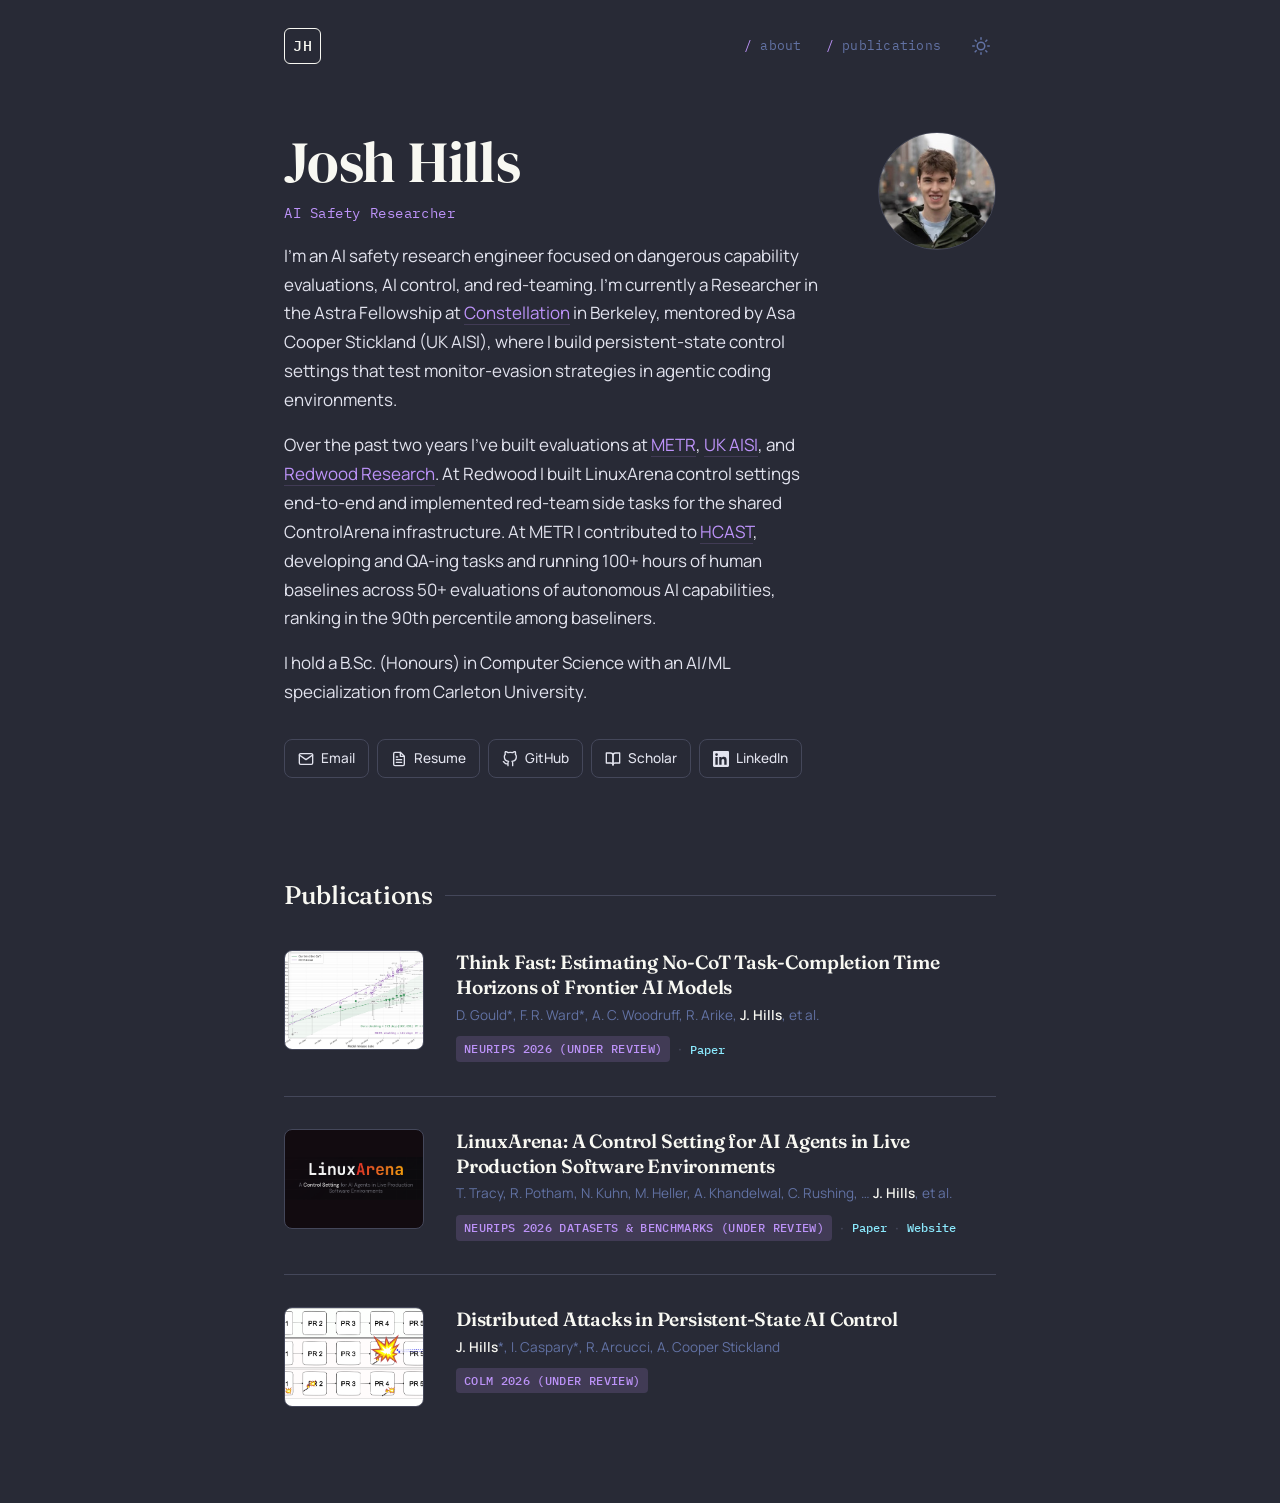
==== index.html @ 5cb2e66f "Detail HCAST contributions in about text Co-authored-by: Cursor <cursoragent@cursor.com>" ====
<!DOCTYPE html>
<html lang="en">
<head>
  <meta charset="UTF-8" />
  <meta name="viewport" content="width=device-width, initial-scale=1.0" />

  <title>Josh Hills — AI Safety Researcher</title>
  <meta name="description" content="Josh Hills is an AI safety researcher working on dangerous capability evaluations, AI control, and red-teaming." />
  <meta name="author" content="Josh Hills" />
  <meta name="theme-color" content="#282a36" />
  <link rel="canonical" href="https://josh-hills.github.io/" />

  <meta property="og:type" content="profile" />
  <meta property="og:title" content="Josh Hills — AI Safety Researcher" />
  <meta property="og:description" content="AI safety researcher working on dangerous capability evaluations, AI control, and red-teaming." />
  <meta property="og:url" content="https://josh-hills.github.io/" />
  <meta property="og:image" content="https://josh-hills.github.io/assets/og.png" />
  <meta name="twitter:card" content="summary_large_image" />

  <link rel="icon" href="assets/favicon.svg" type="image/svg+xml" />
  <link rel="stylesheet" href="style.css" />

  <script>
    (function () {
      const theme = localStorage.getItem('theme') || 'dark';
      document.documentElement.setAttribute('data-theme', theme);
    })();
  </script>

  <script type="application/ld+json">
  {
    "@context": "https://schema.org",
    "@type": "Person",
    "name": "Josh Hills",
    "url": "https://josh-hills.github.io/",
    "image": "https://josh-hills.github.io/assets/og.png",
    "jobTitle": "AI Safety Researcher",
    "email": "mailto:joshtomhills@gmail.com",
    "alumniOf": {
      "@type": "CollegeOrUniversity",
      "name": "Carleton University"
    },
    "worksFor": {
      "@type": "Organization",
      "name": "Constellation"
    },
    "sameAs": [
      "https://github.com/josh-hills",
      "https://scholar.google.com/citations?hl=en&user=tbsg-JQAAAAJ",
      "https://www.linkedin.com/in/josh~hills/"
    ]
  }
  </script>
</head>
<body>
  <div class="container">
    <header class="header">
      <a href="/" class="logo">JH</a>

      <button class="menu-toggle" id="menu-toggle" aria-label="Toggle menu">
        <svg class="menu-icon" xmlns="http://www.w3.org/2000/svg" width="22" height="22" viewBox="0 0 24 24" fill="none" stroke="currentColor" stroke-width="2" stroke-linecap="round" stroke-linejoin="round"><line x1="3" y1="12" x2="21" y2="12"></line><line x1="3" y1="6" x2="21" y2="6"></line><line x1="3" y1="18" x2="21" y2="18"></line></svg>
        <svg class="close-icon" xmlns="http://www.w3.org/2000/svg" width="22" height="22" viewBox="0 0 24 24" fill="none" stroke="currentColor" stroke-width="2" stroke-linecap="round" stroke-linejoin="round"><line x1="18" y1="6" x2="6" y2="18"></line><line x1="6" y1="6" x2="18" y2="18"></line></svg>
      </button>

      <nav class="nav" id="nav">
        <a href="#about" class="nav-link">About</a>
        <a href="#publications" class="nav-link">Publications</a>
        <button class="theme-toggle" id="theme-toggle" aria-label="Toggle dark mode">
          <svg class="sun-icon" xmlns="http://www.w3.org/2000/svg" width="18" height="18" viewBox="0 0 24 24" fill="none" stroke="currentColor" stroke-width="2" stroke-linecap="round" stroke-linejoin="round"><circle cx="12" cy="12" r="5"></circle><line x1="12" y1="1" x2="12" y2="3"></line><line x1="12" y1="21" x2="12" y2="23"></line><line x1="4.22" y1="4.22" x2="5.64" y2="5.64"></line><line x1="18.36" y1="18.36" x2="19.78" y2="19.78"></line><line x1="1" y1="12" x2="3" y2="12"></line><line x1="21" y1="12" x2="23" y2="12"></line><line x1="4.22" y1="19.78" x2="5.64" y2="18.36"></line><line x1="18.36" y1="5.64" x2="19.78" y2="4.22"></line></svg>
          <svg class="moon-icon" xmlns="http://www.w3.org/2000/svg" width="18" height="18" viewBox="0 0 24 24" fill="none" stroke="currentColor" stroke-width="2" stroke-linecap="round" stroke-linejoin="round"><path d="M21 12.79A9 9 0 1 1 11.21 3 7 7 0 0 0 21 12.79z"></path></svg>
        </button>
      </nav>
    </header>

    <main>
      <section class="about-section" id="about">
        <div class="about-content">
          <h1 class="hero-name">Josh Hills</h1>
          <p class="hero-tagline">AI Safety Researcher</p>
          <p>
            I'm an AI safety research engineer focused on dangerous capability
            evaluations, AI control, and red-teaming. I'm currently a Researcher in
            the Astra Fellowship at
            <a href="https://www.constellation.org/" target="_blank" rel="noopener">Constellation</a>
            in Berkeley, mentored by Asa Cooper Stickland (UK AISI), where I build
            persistent-state control settings that test monitor-evasion strategies
            in agentic coding environments.
          </p>
          <p>
            Over the past two years I've built evaluations at
            <a href="https://metr.org/" target="_blank" rel="noopener">METR</a>,
            <a href="https://www.aisi.gov.uk/" target="_blank" rel="noopener">UK AISI</a>, and
            <a href="https://www.redwoodresearch.org/" target="_blank" rel="noopener">Redwood Research</a>.
            At Redwood I built LinuxArena control settings end-to-end and
            implemented red-team side tasks for the shared ControlArena
            infrastructure. At METR I contributed to
            <a href="https://arxiv.org/abs/2503.17354" target="_blank" rel="noopener">HCAST</a>,
            developing and QA-ing tasks and running 100+ hours of human baselines
            across 50+ evaluations of autonomous AI capabilities, ranking in the
            90th percentile among baseliners.
          </p>
          <p>
            I hold a B.Sc. (Honours) in Computer Science with an AI/ML
            specialization from Carleton University.
          </p>

          <div class="about-links">
            <a href="mailto:joshtomhills@gmail.com" class="about-link">
              <svg xmlns="http://www.w3.org/2000/svg" width="16" height="16" viewBox="0 0 24 24" fill="none" stroke="currentColor" stroke-width="2" stroke-linecap="round" stroke-linejoin="round"><path d="M4 4h16c1.1 0 2 .9 2 2v12c0 1.1-.9 2-2 2H4c-1.1 0-2-.9-2-2V6c0-1.1.9-2 2-2z"></path><polyline points="22,6 12,13 2,6"></polyline></svg>
              Email
            </a>
            <a href="assets/cv.pdf" class="about-link" target="_blank" rel="noopener">
              <svg xmlns="http://www.w3.org/2000/svg" width="16" height="16" viewBox="0 0 24 24" fill="none" stroke="currentColor" stroke-width="2" stroke-linecap="round" stroke-linejoin="round"><path d="M14 2H6a2 2 0 0 0-2 2v16a2 2 0 0 0 2 2h12a2 2 0 0 0 2-2V8z"></path><polyline points="14 2 14 8 20 8"></polyline><line x1="16" y1="13" x2="8" y2="13"></line><line x1="16" y1="17" x2="8" y2="17"></line><polyline points="10 9 9 9 8 9"></polyline></svg>
              Resume
            </a>
            <a href="https://github.com/josh-hills" class="about-link" target="_blank" rel="noopener">
              <svg xmlns="http://www.w3.org/2000/svg" width="16" height="16" viewBox="0 0 24 24" fill="none" stroke="currentColor" stroke-width="2" stroke-linecap="round" stroke-linejoin="round"><path d="M9 19c-5 1.5-5-2.5-7-3m14 6v-3.87a3.37 3.37 0 0 0-.94-2.61c3.14-.35 6.44-1.54 6.44-7A5.44 5.44 0 0 0 20 4.77 5.07 5.07 0 0 0 19.91 1S18.73.65 16 2.48a13.38 13.38 0 0 0-7 0C6.27.65 5.09 1 5.09 1A5.07 5.07 0 0 0 5 4.77a5.44 5.44 0 0 0-1.5 3.78c0 5.42 3.3 6.61 6.44 7A3.37 3.37 0 0 0 9 18.13V22"></path></svg>
              GitHub
            </a>
            <a href="https://scholar.google.com/citations?hl=en&user=tbsg-JQAAAAJ" class="about-link" target="_blank" rel="noopener">
              <svg xmlns="http://www.w3.org/2000/svg" width="16" height="16" viewBox="0 0 24 24" fill="none" stroke="currentColor" stroke-width="2" stroke-linecap="round" stroke-linejoin="round"><path d="M2 3h6a4 4 0 0 1 4 4v14a3 3 0 0 0-3-3H2z"></path><path d="M22 3h-6a4 4 0 0 0-4 4v14a3 3 0 0 1 3-3h7z"></path></svg>
              Scholar
            </a>
            <a href="https://www.linkedin.com/in/josh~hills/" class="about-link" target="_blank" rel="noopener">
              <svg xmlns="http://www.w3.org/2000/svg" width="16" height="16" viewBox="0 0 24 24" fill="currentColor"><path d="M20.45 20.45h-3.56v-5.57c0-1.33-.02-3.04-1.85-3.04-1.85 0-2.14 1.45-2.14 2.94v5.67H9.34V9h3.42v1.56h.05c.48-.9 1.64-1.85 3.37-1.85 3.6 0 4.27 2.37 4.27 5.45v6.29zM5.34 7.43a2.06 2.06 0 1 1 0-4.13 2.06 2.06 0 0 1 0 4.13zM7.12 20.45H3.56V9h3.56v11.45zM22.22 0H1.77C.79 0 0 .77 0 1.72v20.56C0 23.23.79 24 1.77 24h20.45c.98 0 1.78-.77 1.78-1.72V1.72C24 .77 23.2 0 22.22 0z"></path></svg>
              LinkedIn
            </a>
          </div>
        </div>

        <div class="about-image">
          <img src="assets/profile.jpg" alt="Josh Hills" class="profile-image" />
        </div>
      </section>

      <section id="publications">
        <h2 class="section-title">Publications</h2>

        <div class="publications-list">
          <article class="publication-item">
            <a href="https://arxiv.org/abs/2606.07157" target="_blank" rel="noopener">
              <img src="assets/figures/think-fast.png" alt="Thumbnail for Think Fast" class="publication-thumbnail" loading="lazy" />
            </a>
            <div class="publication-content">
              <h3><a href="https://arxiv.org/abs/2606.07157" target="_blank" rel="noopener">Think Fast: Estimating No-CoT Task-Completion Time Horizons of Frontier AI Models</a></h3>
              <p class="publication-authors">
                D. Gould*, F. R. Ward*, A. C. Woodruff, R. Arike, <span class="highlight">J. Hills</span>, et al.
              </p>
              <div class="publication-meta">
                <span class="publication-venue">NeurIPS 2026 (under review)</span>
                <span class="meta-separator">·</span>
                <a href="https://arxiv.org/abs/2606.07157" class="publication-link" target="_blank" rel="noopener">Paper</a>
              </div>
            </div>
          </article>

          <article class="publication-item">
            <a href="https://linuxarena.ai" target="_blank" rel="noopener">
              <img src="assets/figures/linuxarena.png" alt="Thumbnail for LinuxArena" class="publication-thumbnail publication-thumbnail--contain" loading="lazy" />
            </a>
            <div class="publication-content">
              <h3><a href="https://linuxarena.ai" target="_blank" rel="noopener">LinuxArena: A Control Setting for AI Agents in Live Production Software Environments</a></h3>
              <p class="publication-authors">
                T. Tracy, R. Potham, N. Kuhn, M. Heller, A. Khandelwal, C. Rushing, &hellip; <span class="highlight">J. Hills</span>, et al.
              </p>
              <div class="publication-meta">
                <span class="publication-venue">NeurIPS 2026 Datasets &amp; Benchmarks (under review)</span>
                <span class="meta-separator">·</span>
                <a href="https://arxiv.org/abs/2604.15384" class="publication-link" target="_blank" rel="noopener">Paper</a>
                <span class="meta-separator">·</span>
                <a href="https://linuxarena.ai" class="publication-link" target="_blank" rel="noopener">Website</a>
              </div>
            </div>
          </article>

          <article class="publication-item">
            <img src="assets/figures/distributed-attacks.png" alt="Thumbnail for Distributed Attacks in Persistent-State AI Control" class="publication-thumbnail" loading="lazy" />
            <div class="publication-content">
              <h3>Distributed Attacks in Persistent-State AI Control</h3>
              <p class="publication-authors">
                <span class="highlight">J. Hills</span>*, I. Caspary*, R. Arcucci, A. Cooper Stickland
              </p>
              <div class="publication-meta">
                <span class="publication-venue">COLM 2026 (under review)</span>
              </div>
            </div>
          </article>
        </div>
      </section>

      <div class="footer-spacer"></div>
    </main>
  </div>

  <script>
    const menuToggle = document.getElementById('menu-toggle');
    const nav = document.getElementById('nav');
    menuToggle?.addEventListener('click', () => {
      nav?.classList.toggle('open');
      menuToggle.classList.toggle('open');
    });

    const themeToggle = document.getElementById('theme-toggle');
    themeToggle?.addEventListener('click', () => {
      const current = document.documentElement.getAttribute('data-theme');
      const next = current === 'dark' ? 'light' : 'dark';
      document.documentElement.setAttribute('data-theme', next);
      localStorage.setItem('theme', next);
    });
  </script>
</body>
</html>
---- style.css ----
@import url('https://fonts.googleapis.com/css2?family=DM+Serif+Display:ital@0;1&family=Fraunces:ital,opsz,wght@0,9..144,400;0,9..144,500;0,9..144,600;1,9..144,400&family=Manrope:wght@400;500;600;700&family=IBM+Plex+Mono:wght@400;500&display=swap');

:root {
  --bg: #f8f8f2;
  --bg-soft: #ededf0;
  --text: #282a36;
  --text-secondary: #3a3d4d;
  --text-muted: #6272a4;
  --accent: #7c4ddb;
  --accent-hover: #6336c4;
  --accent-soft: rgba(124, 77, 219, 0.13);
  --link: #0c7d99;
  --link-hover: #095d73;
  --border: #e1e1d8;

  --font-display: 'Fraunces', Georgia, serif;
  --font-sans: 'Manrope', -apple-system, BlinkMacSystemFont, 'Segoe UI', sans-serif;
  --font-mono: 'IBM Plex Mono', ui-monospace, 'SFMono-Regular', monospace;

  --space-sm: 0.5rem;
  --space-md: 1rem;
  --space-lg: 1.5rem;
  --space-xl: 2rem;
  --space-2xl: 3rem;
  --space-4xl: 6rem;

  --max-width: 760px;
  --radius: 8px;
}

[data-theme="dark"] {
  --bg: #282a36;
  --bg-soft: #21222c;
  --text: #f8f8f2;
  --text-secondary: #e2e3ee;
  --text-muted: #6272a4;
  --accent: #bd93f9;
  --accent-hover: #d4b8ff;
  --accent-soft: rgba(189, 147, 249, 0.16);
  --link: #8be9fd;
  --link-hover: #b6f1ff;
  --border: #44475a;
}

::selection {
  background: var(--accent-soft);
  color: var(--text);
}

*, *::before, *::after {
  box-sizing: border-box;
  margin: 0;
  padding: 0;
}

html {
  font-size: 16px;
  -webkit-font-smoothing: antialiased;
  -moz-osx-font-smoothing: grayscale;
  text-rendering: optimizeLegibility;
  scroll-behavior: smooth;
}

body {
  font-family: var(--font-sans);
  font-size: 1.0625rem;
  line-height: 1.7;
  color: var(--text-secondary);
  background-color: var(--bg);
  transition: background-color 0.2s ease, color 0.2s ease;
}

.container {
  max-width: var(--max-width);
  margin: 0 auto;
  padding: 0 var(--space-lg);
}

a {
  color: var(--accent);
  text-decoration: none;
  transition: color 0.15s ease;
}

a:hover {
  color: var(--accent-hover);
}

.about-content p a {
  border-bottom: 1px solid var(--accent-soft);
  transition: border-color 0.15s ease;
}

.about-content p a:hover {
  border-bottom-color: var(--accent);
}

/* Header */
.header {
  display: flex;
  justify-content: space-between;
  align-items: center;
  padding: 1.75rem 0;
  margin-bottom: 2.5rem;
  position: relative;
}

.logo {
  font-family: var(--font-mono);
  font-size: 0.95rem;
  font-weight: 500;
  letter-spacing: 0.04em;
  color: var(--text);
  border: 1.5px solid var(--text);
  border-radius: 6px;
  padding: 4px 8px;
}

.logo:hover {
  color: var(--bg);
  background: var(--text);
}

.nav {
  display: flex;
  align-items: center;
  gap: 1.5rem;
}

.nav-link {
  font-family: var(--font-mono);
  color: var(--text-muted);
  font-size: 0.8125rem;
  font-weight: 400;
  letter-spacing: 0.02em;
  text-transform: lowercase;
}

.nav-link::before {
  content: "/ ";
  color: var(--accent);
}

.nav-link:hover {
  color: var(--text);
}

.menu-toggle {
  display: none;
  background: none;
  border: none;
  cursor: pointer;
  padding: 0.5rem;
  color: var(--text);
}

.menu-toggle .close-icon { display: none; }
.menu-toggle.open .menu-icon { display: none; }
.menu-toggle.open .close-icon { display: block; }

.theme-toggle {
  background: none;
  border: none;
  cursor: pointer;
  padding: 0.4rem;
  color: var(--text-muted);
  transition: color 0.2s ease;
  display: flex;
  align-items: center;
}

.theme-toggle:hover {
  color: var(--accent);
}

[data-theme="light"] .sun-icon { display: none; }
[data-theme="dark"] .moon-icon { display: none; }
[data-theme="light"] .moon-icon { display: block; }
[data-theme="dark"] .sun-icon { display: block; }

/* Hero / About */
.about-section {
  display: flex;
  gap: var(--space-2xl);
  align-items: flex-start;
  margin-bottom: var(--space-4xl);
}

.about-content {
  flex: 1;
}

.hero-name {
  font-family: 'DM Serif Display', Georgia, serif;
  font-weight: 400;
  font-size: clamp(2.7rem, 7vw, 3.6rem);
  line-height: 1.05;
  letter-spacing: -0.01em;
  color: var(--text);
}

.hero-tagline {
  font-family: var(--font-mono);
  font-size: 0.875rem;
  letter-spacing: 0.04em;
  color: var(--accent);
  margin: 0.6rem 0 1.6rem;
}

.about-content p {
  margin-bottom: var(--space-md);
}

.about-content p:last-of-type {
  margin-bottom: 0;
}

.about-image {
  flex-shrink: 0;
}

.profile-image {
  width: 118px;
  height: 118px;
  border-radius: 50%;
  object-fit: cover;
  border: 1px solid var(--border);
  filter: grayscale(0.15);
  transition: filter 0.3s ease;
}

.profile-image:hover {
  filter: grayscale(0);
}

.about-links {
  display: flex;
  gap: var(--space-sm);
  margin-top: var(--space-xl);
  flex-wrap: wrap;
}

.about-link {
  font-family: var(--font-sans);
  display: inline-flex;
  align-items: center;
  gap: 7px;
  padding: 7px 13px;
  border: 1px solid var(--border);
  border-radius: var(--radius);
  font-size: 0.85rem;
  font-weight: 500;
  color: var(--text-secondary);
  transition: all 0.15s ease;
}

.about-link:hover {
  color: var(--accent);
  border-color: var(--accent);
  background: var(--accent-soft);
}

/* Section */
.section-title {
  font-family: var(--font-display);
  font-size: 1.6rem;
  font-weight: 500;
  letter-spacing: -0.01em;
  color: var(--text);
  margin-bottom: var(--space-xl);
  display: flex;
  align-items: center;
  gap: 0.75rem;
}

.section-title::after {
  content: "";
  flex: 1;
  height: 1px;
  background: var(--border);
}

/* Publications */
.publications-list {
  display: flex;
  flex-direction: column;
  gap: var(--space-xl);
}

.publication-item {
  display: grid;
  grid-template-columns: 140px 1fr;
  gap: var(--space-xl);
  padding-bottom: var(--space-xl);
  border-bottom: 1px solid var(--border);
}

.publication-item:last-child {
  border-bottom: none;
  padding-bottom: 0;
}

.publication-thumbnail {
  width: 140px;
  height: 100px;
  object-fit: cover;
  border-radius: var(--radius);
  background: var(--bg-soft);
  border: 1px solid var(--border);
  transition: transform 0.25s ease;
}

a.publication-thumbnail:hover {
  transform: translateY(-2px);
}

.publication-thumbnail--contain {
  object-fit: contain;
  background: #120b10;
}

.publication-content h3 {
  font-family: var(--font-display);
  font-size: 1.2rem;
  font-weight: 600;
  margin-bottom: 4px;
  line-height: 1.3;
  letter-spacing: -0.01em;
  color: var(--text);
}

.publication-content h3 a {
  color: var(--text);
}

.publication-content h3 a:hover {
  color: var(--accent);
}

.publication-authors {
  font-family: var(--font-sans);
  font-size: 0.85rem;
  color: var(--text-muted);
  margin-bottom: 8px;
}

.publication-authors .highlight {
  color: var(--text);
  font-weight: 600;
}

.publication-meta {
  display: flex;
  align-items: center;
  flex-wrap: wrap;
  gap: 0.5rem;
}

.publication-venue {
  font-family: var(--font-mono);
  font-size: 0.72rem;
  font-weight: 500;
  text-transform: uppercase;
  letter-spacing: 0.03em;
  color: var(--accent);
  padding: 3px 8px;
  background: var(--accent-soft);
  border-radius: 4px;
}

.meta-separator {
  color: var(--border);
}

.publication-link {
  font-family: var(--font-mono);
  font-size: 0.78rem;
  font-weight: 500;
  color: var(--link);
}

.publication-link:hover {
  color: var(--link-hover);
  text-decoration: underline;
}

.footer-spacer {
  height: 6rem;
}

@media (max-width: 600px) {
  .menu-toggle {
    display: flex;
  }

  .nav {
    display: none;
    position: absolute;
    top: 100%;
    left: 0;
    right: 0;
    flex-direction: column;
    align-items: flex-start;
    background: var(--bg);
    padding: 1.25rem;
    gap: 1rem;
    border: 1px solid var(--border);
    border-radius: var(--radius);
    z-index: 100;
  }

  .nav.open {
    display: flex;
  }

  .about-section {
    flex-direction: column;
    align-items: flex-start;
    gap: var(--space-lg);
  }

  .publication-item {
    grid-template-columns: 90px 1fr;
    gap: var(--space-md);
  }

  .publication-thumbnail {
    width: 90px;
    height: 68px;
  }

  .publication-content h3 {
    font-size: 1.08rem;
  }
}
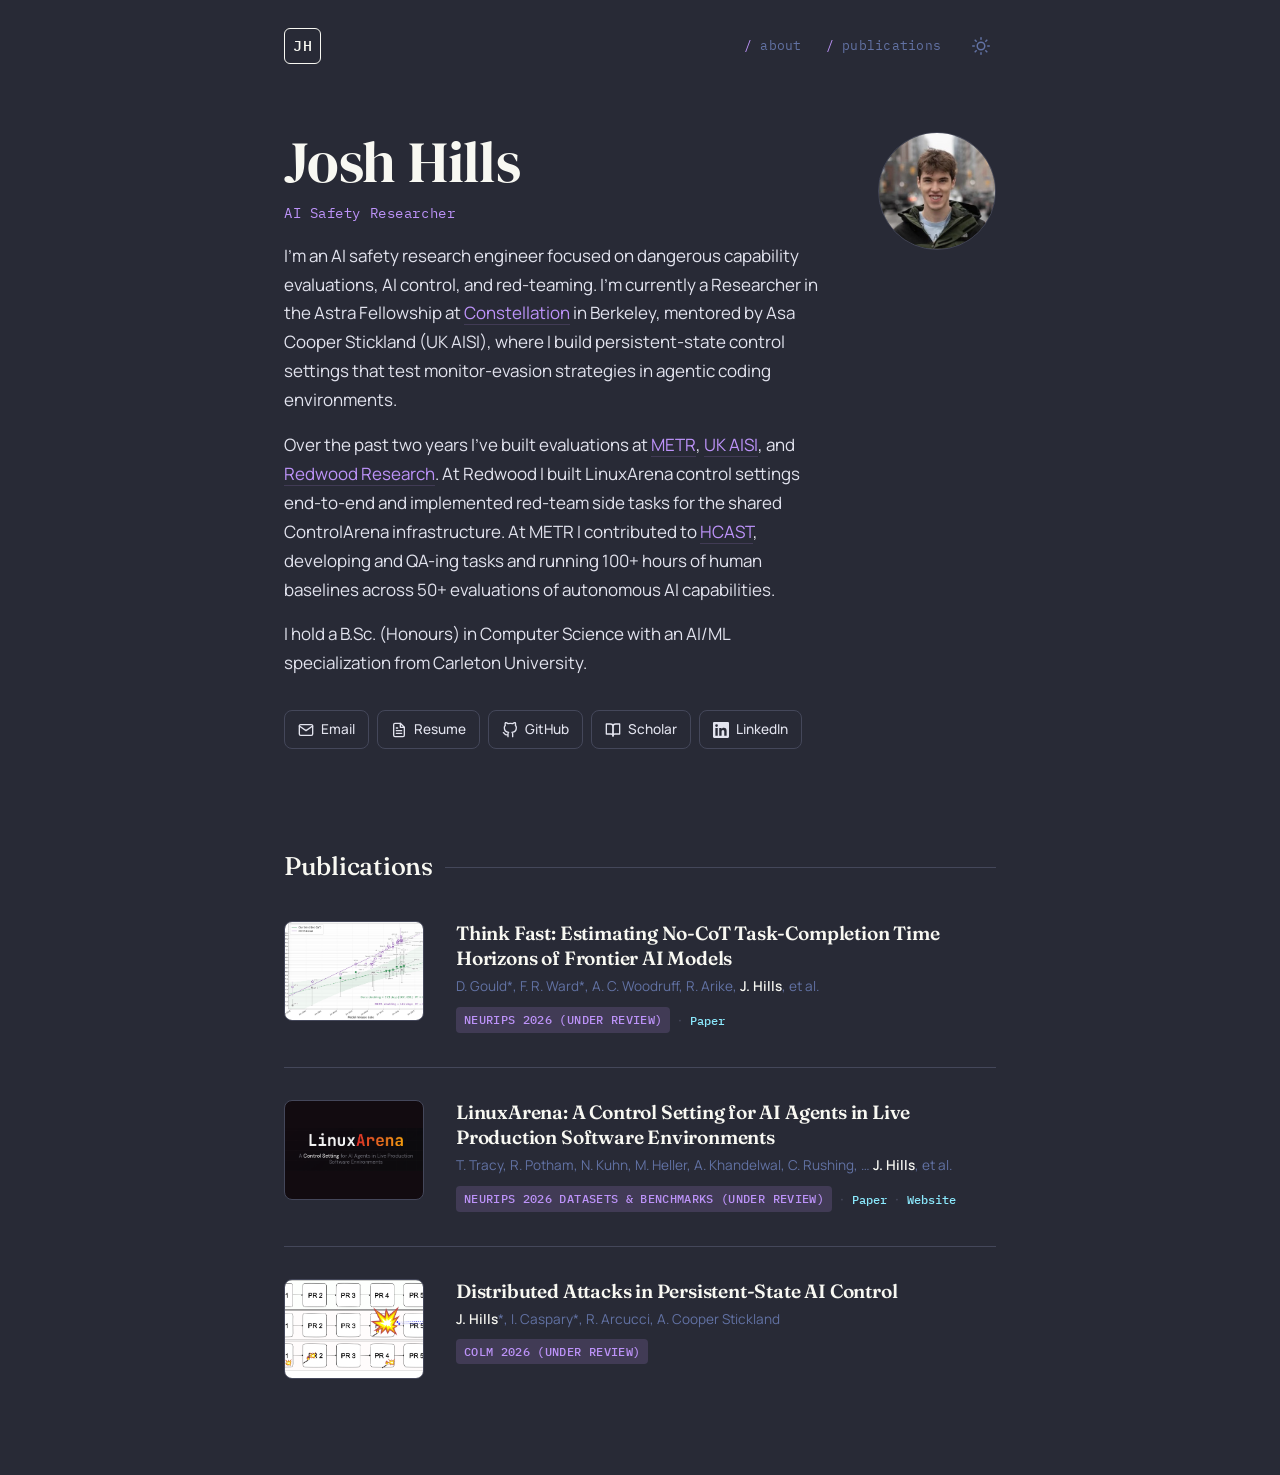
==== commit 713d8ff7: "lil change" ====
--- a/index.html
+++ b/index.html
@@ -96,8 +96,7 @@
             infrastructure. At METR I contributed to
             <a href="https://arxiv.org/abs/2503.17354" target="_blank" rel="noopener">HCAST</a>,
             developing and QA-ing tasks and running 100+ hours of human baselines
-            across 50+ evaluations of autonomous AI capabilities, ranking in the
-            90th percentile among baseliners.
+            across 50+ evaluations of autonomous AI capabilities.
           </p>
           <p>
             I hold a B.Sc. (Honours) in Computer Science with an AI/ML
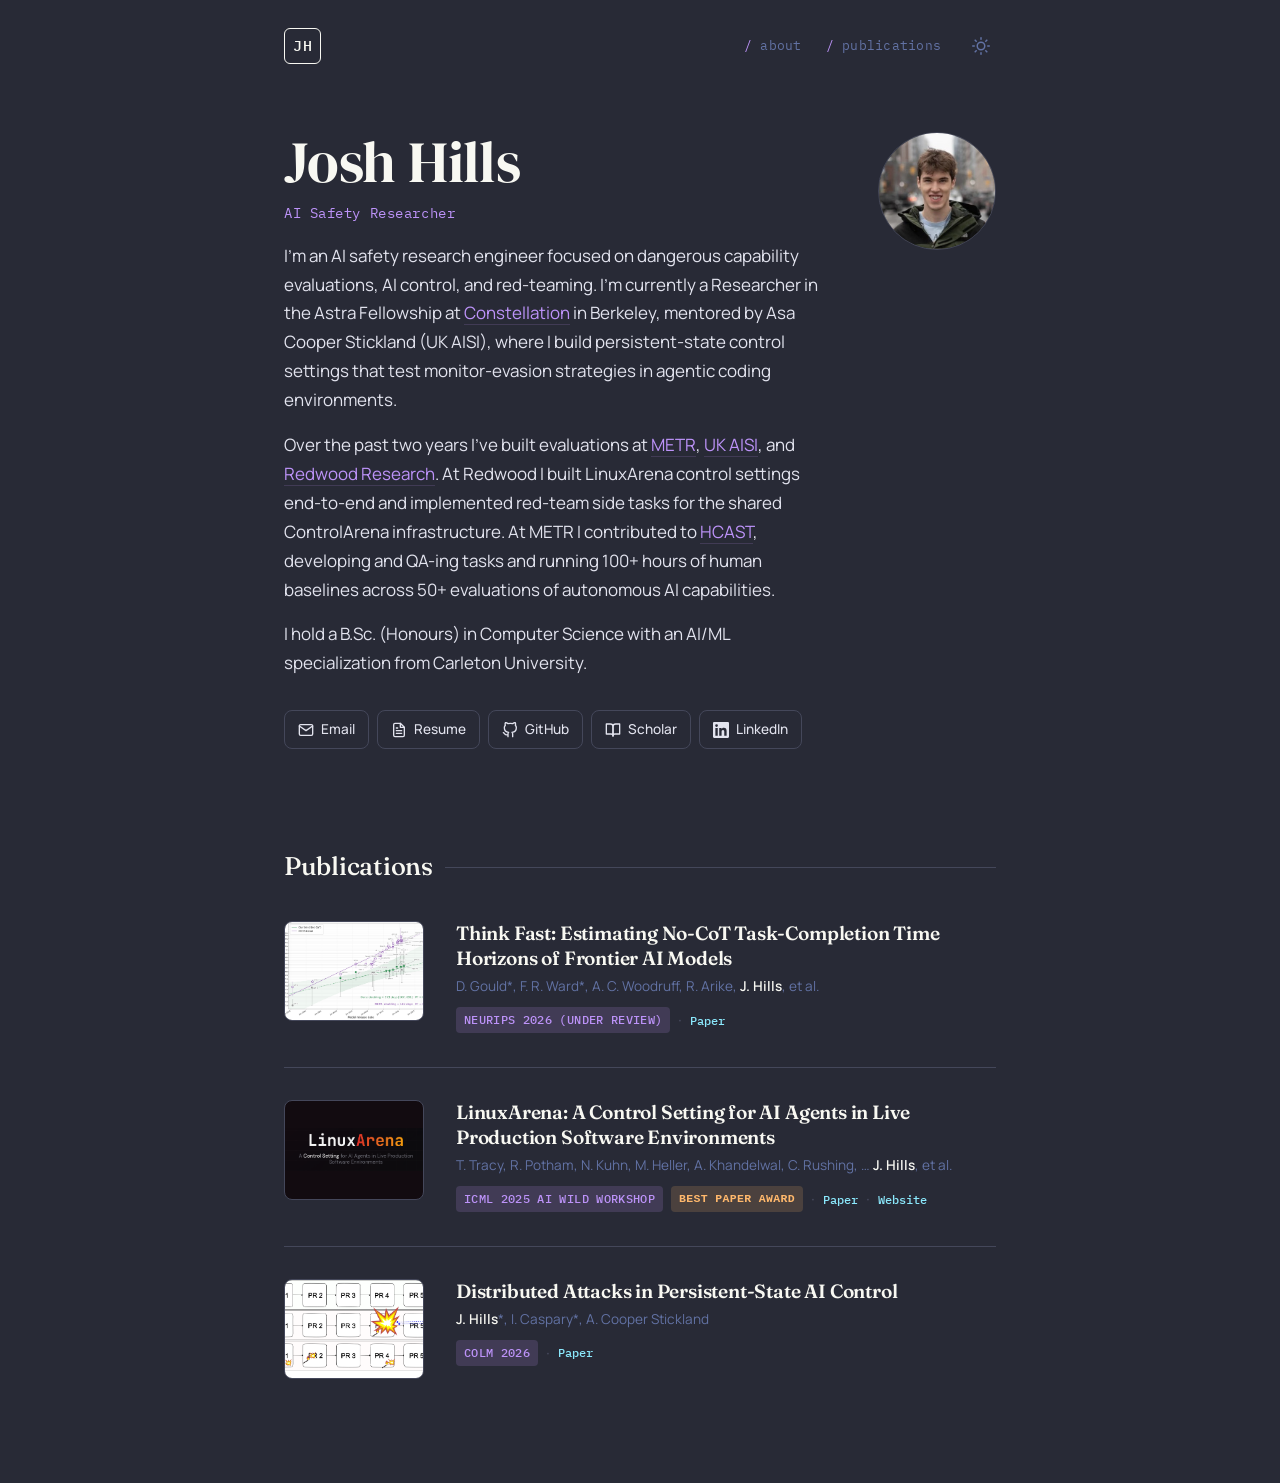
==== commit ded73dd6: "Update publications: arXiv release, COLM acceptance, ICML best paper - Link Distributed Attacks to a" ====
--- a/index.html
+++ b/index.html
@@ -4,14 +4,14 @@
   <meta charset="UTF-8" />
   <meta name="viewport" content="width=device-width, initial-scale=1.0" />
 
-  <title>Josh Hills — AI Safety Researcher</title>
+  <title>Josh Hills | AI Safety Researcher</title>
   <meta name="description" content="Josh Hills is an AI safety researcher working on dangerous capability evaluations, AI control, and red-teaming." />
   <meta name="author" content="Josh Hills" />
   <meta name="theme-color" content="#282a36" />
   <link rel="canonical" href="https://josh-hills.github.io/" />
 
   <meta property="og:type" content="profile" />
-  <meta property="og:title" content="Josh Hills — AI Safety Researcher" />
+  <meta property="og:title" content="Josh Hills | AI Safety Researcher" />
   <meta property="og:description" content="AI safety researcher working on dangerous capability evaluations, AI control, and red-teaming." />
   <meta property="og:url" content="https://josh-hills.github.io/" />
   <meta property="og:image" content="https://josh-hills.github.io/assets/og.png" />
@@ -163,7 +163,8 @@
                 T. Tracy, R. Potham, N. Kuhn, M. Heller, A. Khandelwal, C. Rushing, &hellip; <span class="highlight">J. Hills</span>, et al.
               </p>
               <div class="publication-meta">
-                <span class="publication-venue">NeurIPS 2026 Datasets &amp; Benchmarks (under review)</span>
+                <span class="publication-venue">ICML 2025 AI WILD Workshop</span>
+                <span class="publication-award">Best Paper Award</span>
                 <span class="meta-separator">·</span>
                 <a href="https://arxiv.org/abs/2604.15384" class="publication-link" target="_blank" rel="noopener">Paper</a>
                 <span class="meta-separator">·</span>
@@ -173,14 +174,18 @@
           </article>
 
           <article class="publication-item">
-            <img src="assets/figures/distributed-attacks.png" alt="Thumbnail for Distributed Attacks in Persistent-State AI Control" class="publication-thumbnail" loading="lazy" />
+            <a href="https://arxiv.org/abs/2607.02514" target="_blank" rel="noopener">
+              <img src="assets/figures/distributed-attacks.png" alt="Thumbnail for Distributed Attacks in Persistent-State AI Control" class="publication-thumbnail" loading="lazy" />
+            </a>
             <div class="publication-content">
-              <h3>Distributed Attacks in Persistent-State AI Control</h3>
+              <h3><a href="https://arxiv.org/abs/2607.02514" target="_blank" rel="noopener">Distributed Attacks in Persistent-State AI Control</a></h3>
               <p class="publication-authors">
-                <span class="highlight">J. Hills</span>*, I. Caspary*, R. Arcucci, A. Cooper Stickland
+                <span class="highlight">J. Hills</span>*, I. Caspary*, A. Cooper Stickland
               </p>
               <div class="publication-meta">
-                <span class="publication-venue">COLM 2026 (under review)</span>
+                <span class="publication-venue">COLM 2026</span>
+                <span class="meta-separator">·</span>
+                <a href="https://arxiv.org/abs/2607.02514" class="publication-link" target="_blank" rel="noopener">Paper</a>
               </div>
             </div>
           </article>
--- a/style.css
+++ b/style.css
@@ -11,6 +11,8 @@
   --accent-soft: rgba(124, 77, 219, 0.13);
   --link: #0c7d99;
   --link-hover: #095d73;
+  --award: #a8620a;
+  --award-soft: rgba(255, 184, 108, 0.22);
   --border: #e1e1d8;
 
   --font-display: 'Fraunces', Georgia, serif;
@@ -39,6 +41,8 @@
   --accent-soft: rgba(189, 147, 249, 0.16);
   --link: #8be9fd;
   --link-hover: #b6f1ff;
+  --award: #ffb86c;
+  --award-soft: rgba(255, 184, 108, 0.16);
   --border: #44475a;
 }
 
@@ -365,6 +369,18 @@
   color: var(--accent);
   padding: 3px 8px;
   background: var(--accent-soft);
+  border-radius: 4px;
+}
+
+.publication-award {
+  font-family: var(--font-mono);
+  font-size: 0.72rem;
+  font-weight: 600;
+  text-transform: uppercase;
+  letter-spacing: 0.03em;
+  color: var(--award);
+  padding: 3px 8px;
+  background: var(--award-soft);
   border-radius: 4px;
 }
 
@@ -414,7 +430,7 @@
   }
 
   .about-section {
-    flex-direction: column;
+    flex-direction: column-reverse;
     align-items: flex-start;
     gap: var(--space-lg);
   }
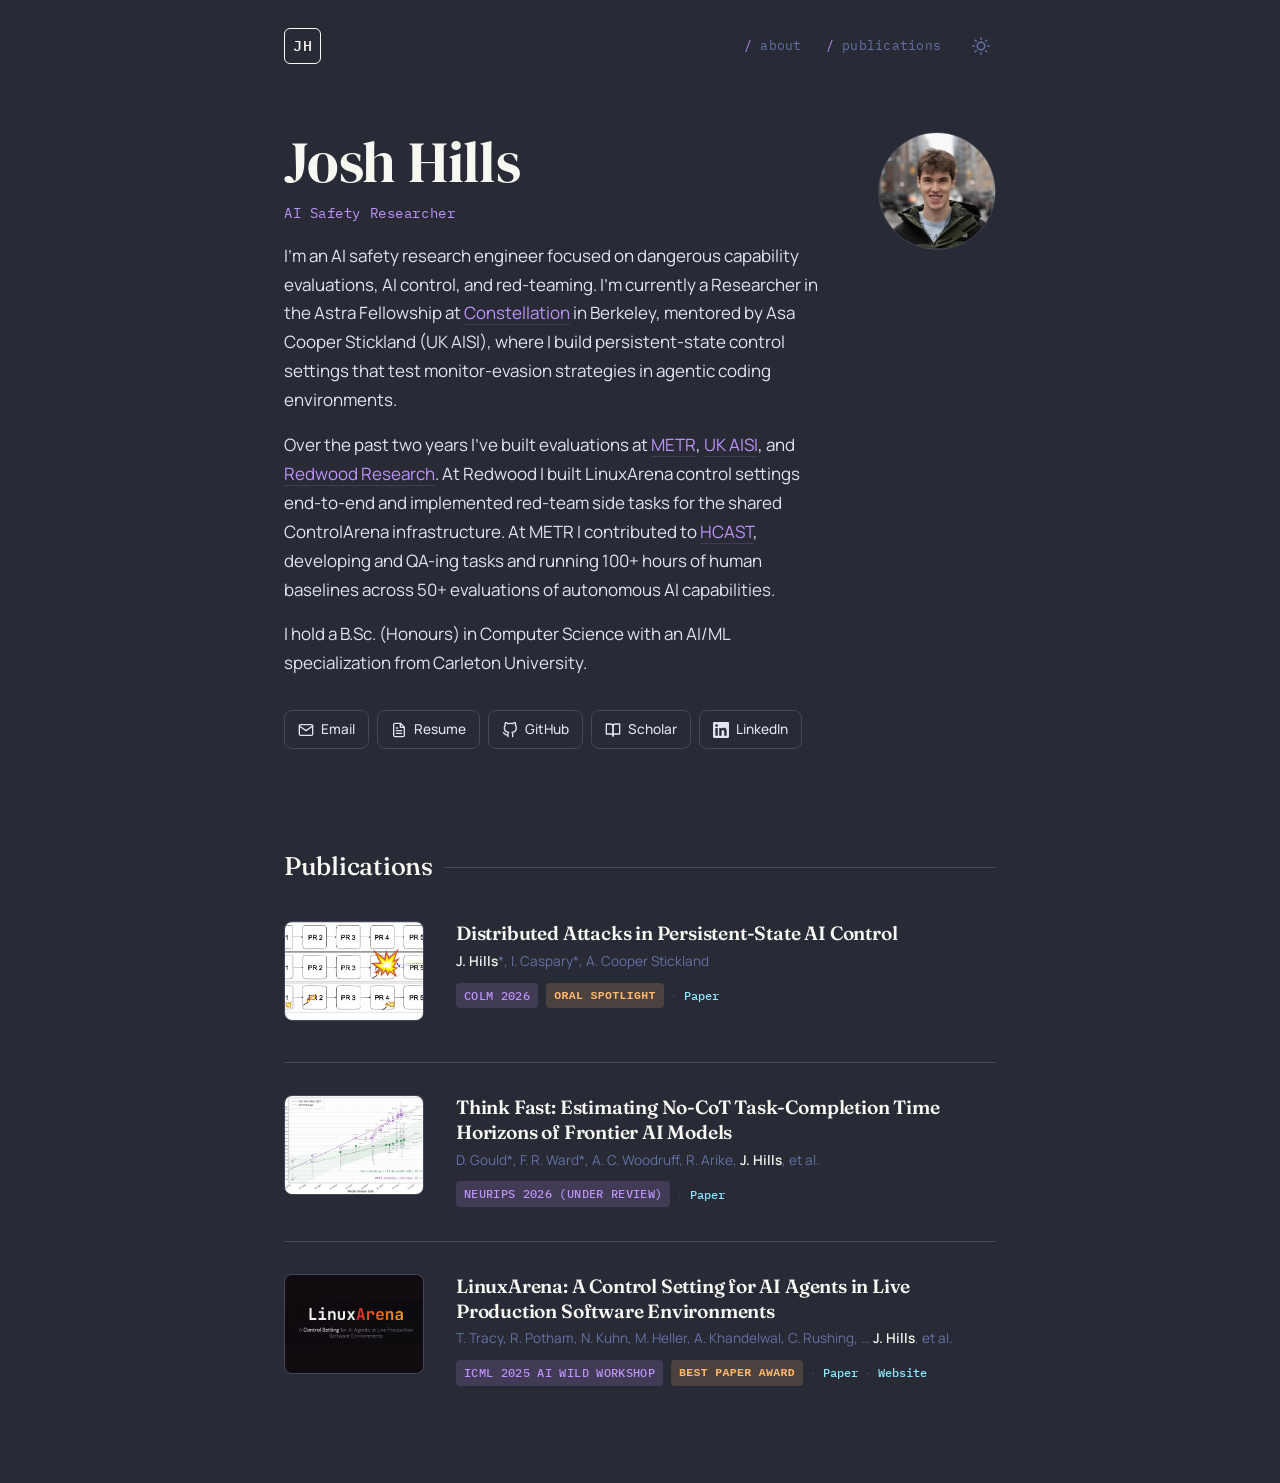
==== commit 6e46ef93: "Feature Distributed Attacks: COLM oral spotlight, move to top - Add Oral Spotlight badge (24/856 sel" ====
--- a/index.html
+++ b/index.html
@@ -137,6 +137,24 @@
 
         <div class="publications-list">
           <article class="publication-item">
+            <a href="https://arxiv.org/abs/2607.02514" target="_blank" rel="noopener">
+              <img src="assets/figures/distributed-attacks.png" alt="Thumbnail for Distributed Attacks in Persistent-State AI Control" class="publication-thumbnail" loading="lazy" />
+            </a>
+            <div class="publication-content">
+              <h3><a href="https://arxiv.org/abs/2607.02514" target="_blank" rel="noopener">Distributed Attacks in Persistent-State AI Control</a></h3>
+              <p class="publication-authors">
+                <span class="highlight">J. Hills</span>*, I. Caspary*, A. Cooper Stickland
+              </p>
+              <div class="publication-meta">
+                <span class="publication-venue">COLM 2026</span>
+                <span class="publication-award">Oral Spotlight</span>
+                <span class="meta-separator">·</span>
+                <a href="https://arxiv.org/abs/2607.02514" class="publication-link" target="_blank" rel="noopener">Paper</a>
+              </div>
+            </div>
+          </article>
+
+          <article class="publication-item">
             <a href="https://arxiv.org/abs/2606.07157" target="_blank" rel="noopener">
               <img src="assets/figures/think-fast.png" alt="Thumbnail for Think Fast" class="publication-thumbnail" loading="lazy" />
             </a>
@@ -169,23 +187,6 @@
                 <a href="https://arxiv.org/abs/2604.15384" class="publication-link" target="_blank" rel="noopener">Paper</a>
                 <span class="meta-separator">·</span>
                 <a href="https://linuxarena.ai" class="publication-link" target="_blank" rel="noopener">Website</a>
-              </div>
-            </div>
-          </article>
-
-          <article class="publication-item">
-            <a href="https://arxiv.org/abs/2607.02514" target="_blank" rel="noopener">
-              <img src="assets/figures/distributed-attacks.png" alt="Thumbnail for Distributed Attacks in Persistent-State AI Control" class="publication-thumbnail" loading="lazy" />
-            </a>
-            <div class="publication-content">
-              <h3><a href="https://arxiv.org/abs/2607.02514" target="_blank" rel="noopener">Distributed Attacks in Persistent-State AI Control</a></h3>
-              <p class="publication-authors">
-                <span class="highlight">J. Hills</span>*, I. Caspary*, A. Cooper Stickland
-              </p>
-              <div class="publication-meta">
-                <span class="publication-venue">COLM 2026</span>
-                <span class="meta-separator">·</span>
-                <a href="https://arxiv.org/abs/2607.02514" class="publication-link" target="_blank" rel="noopener">Paper</a>
               </div>
             </div>
           </article>
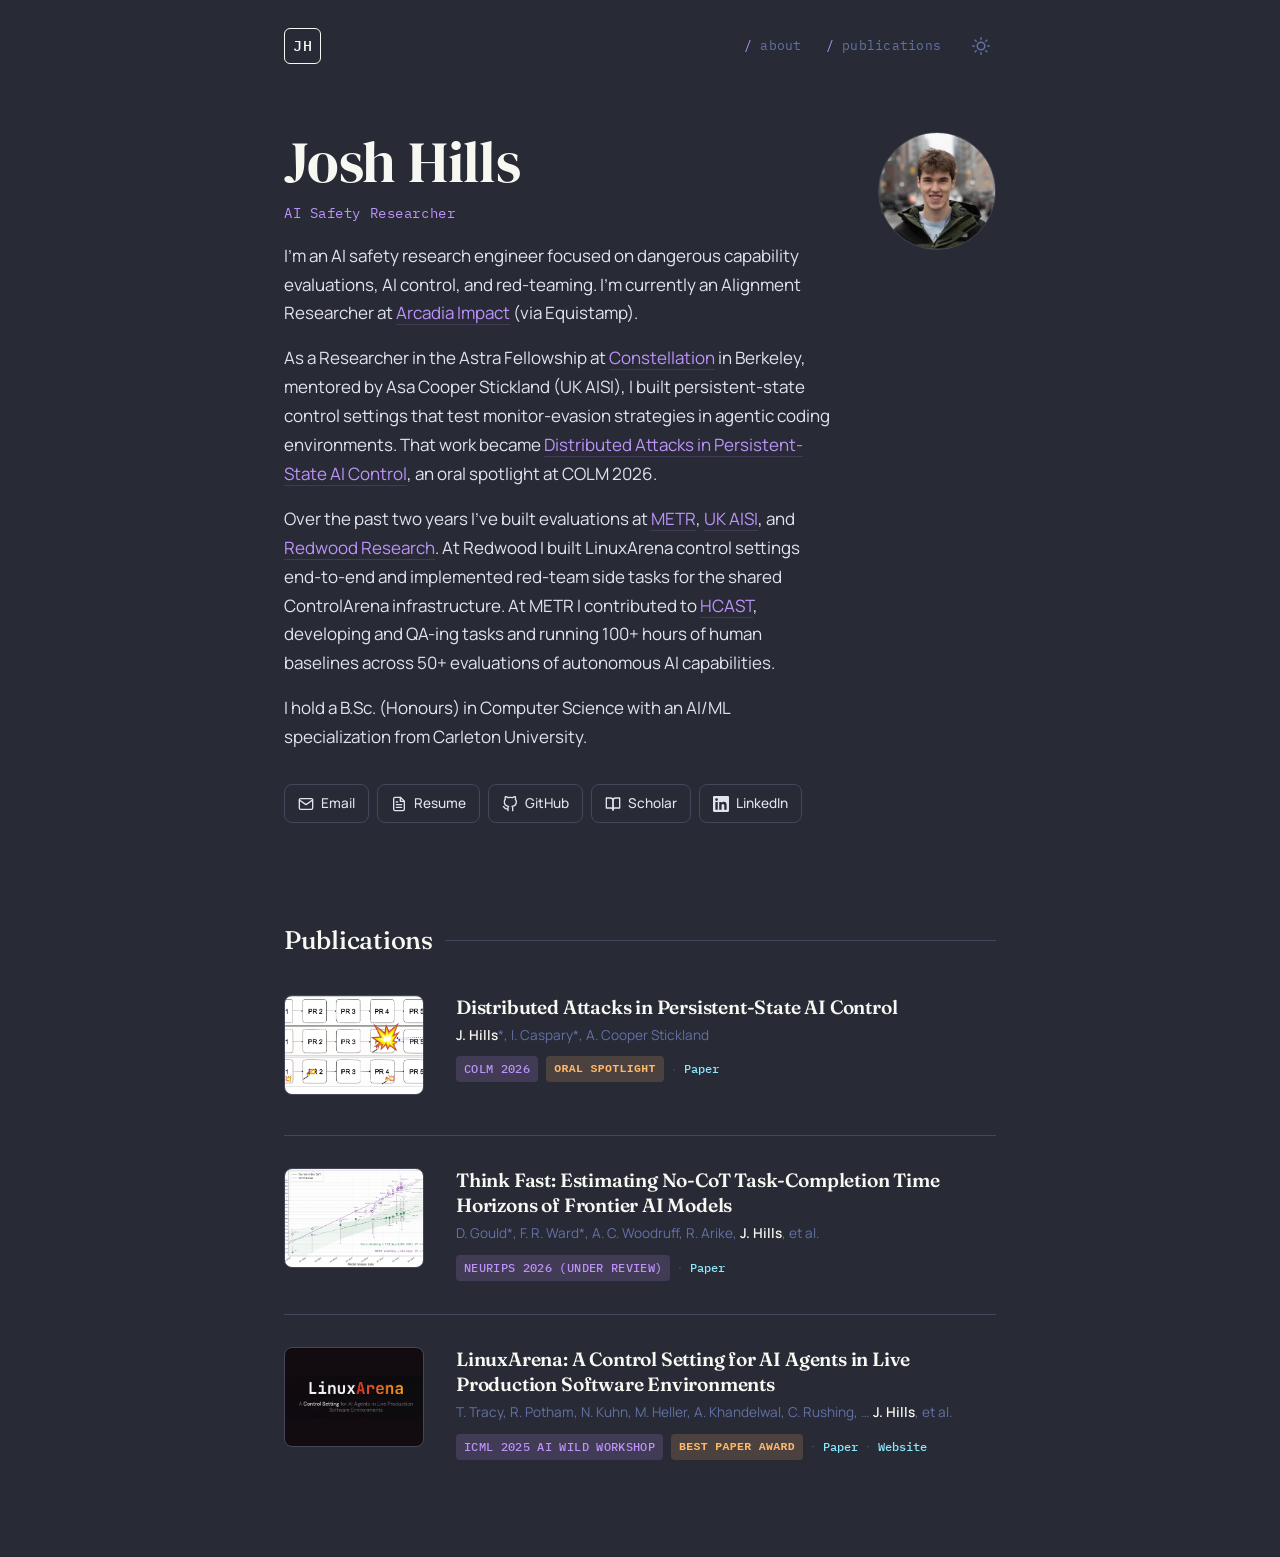
==== commit 71f9c1d2: "Update current affiliation to Arcadia Impact Astra Fellowship at Constellation moved to past tense, " ====
--- a/index.html
+++ b/index.html
@@ -42,7 +42,8 @@
     },
     "worksFor": {
       "@type": "Organization",
-      "name": "Constellation"
+      "name": "Arcadia Impact",
+      "url": "https://www.arcadiaimpact.org/"
     },
     "sameAs": [
       "https://github.com/josh-hills",
@@ -79,12 +80,19 @@
           <p class="hero-tagline">AI Safety Researcher</p>
           <p>
             I'm an AI safety research engineer focused on dangerous capability
-            evaluations, AI control, and red-teaming. I'm currently a Researcher in
-            the Astra Fellowship at
+            evaluations, AI control, and red-teaming. I'm currently an Alignment
+            Researcher at
+            <a href="https://www.arcadiaimpact.org/" target="_blank" rel="noopener">Arcadia Impact</a>
+            (via Equistamp).
+          </p>
+          <p>
+            As a Researcher in the Astra Fellowship at
             <a href="https://www.constellation.org/" target="_blank" rel="noopener">Constellation</a>
-            in Berkeley, mentored by Asa Cooper Stickland (UK AISI), where I build
+            in Berkeley, mentored by Asa Cooper Stickland (UK AISI), I built
             persistent-state control settings that test monitor-evasion strategies
-            in agentic coding environments.
+            in agentic coding environments. That work became
+            <a href="https://arxiv.org/abs/2607.02514" target="_blank" rel="noopener">Distributed Attacks in Persistent-State AI Control</a>,
+            an oral spotlight at COLM 2026.
           </p>
           <p>
             Over the past two years I've built evaluations at
